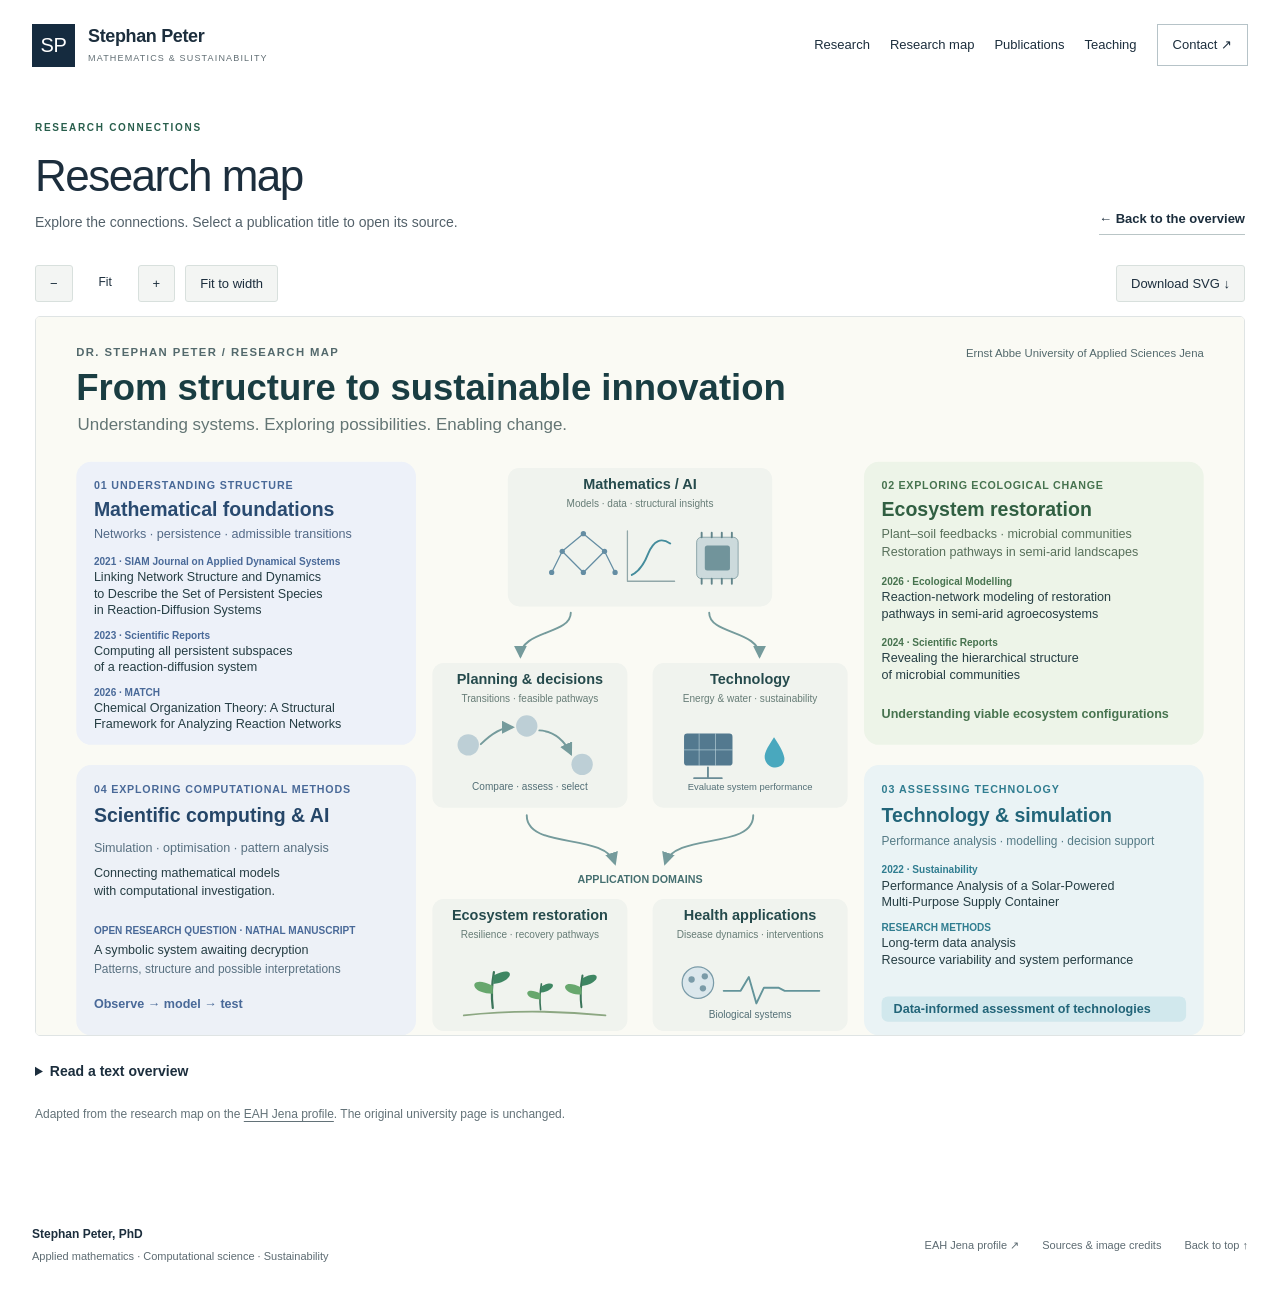
==== research-map.html @ 1068e824 "Publish redesigned research website with interactive research map" ====
<!doctype html><html lang="en"><head><meta charset="utf-8"><meta name="viewport" content="width=device-width,initial-scale=1"><meta name="theme-color" content="#152b3f"><title>Research map — Stephan Peter</title><meta name="description" content="Stephan Peter's research in complex systems, scientific computing and sustainability. Explore publications, research connections and the Nathal Energy simulation."><link rel="icon" href="assets/favicon.svg" type="image/svg+xml"><link rel="stylesheet" href="style.css"><script src="script.js" defer></script></head><body><a class="skip" href="#main">Skip to content</a><header class="site-header"><a class="brand" href="index.html" aria-label="Stephan Peter home"><span class="monogram">SP</span><span>Stephan Peter<span class="brand-sub">MATHEMATICS & SUSTAINABILITY</span></span></a><button class="menu-toggle" aria-controls="navigation" aria-expanded="false">Menu <span aria-hidden="true">☰</span></button><nav id="navigation" aria-label="Main navigation"><a href="index.html#research">Research</a><a href="index.html#research-map">Research map</a><a href="index.html#publications">Publications</a><a href="index.html#teaching">Teaching</a><a href="index.html#contact" class="nav-contact">Contact <span aria-hidden="true">↗</span></a></nav></header><main id="main" class="map-page"><div class="section-heading"><div><p class="eyebrow">RESEARCH CONNECTIONS</p><h1>Research map</h1><p>Explore the connections. Select a publication title to open its source.</p></div><a class="text-link" href="index.html#research-map">← Back to the overview</a></div><div class="map-toolbar"><button id="zoom-out" aria-label="Zoom out">−</button><output id="zoom-level" aria-live="polite">Fit</output><button id="zoom-in" aria-label="Zoom in">+</button><button id="zoom-fit">Fit to width</button><a href="assets/research-map.svg" download>Download SVG ↓</a></div><div class="map-scroll" tabindex="0" aria-label="Research map; scroll to explore when enlarged"><div id="map-canvas"><svg xmlns="http://www.w3.org/2000/svg" viewBox="0 0 1920 1440" width="100%" height="auto" role="group" aria-labelledby="map-title map-desc">
  <title id="map-title">From structure to sustainable innovation — Research map of Dr. Stephan Peter</title>
  <desc id="map-desc">Research connections between mathematical foundations, ecosystem restoration, technology assessment and scientific computing. Systems biology and AI are cross-cutting applications. Publication titles link to their sources. Adapted for the personal website.</desc>
  <style>text{font-family:'Segoe UI',Arial,sans-serif}a{cursor:pointer}a:hover text{fill:#0C7586;text-decoration:underline}a:focus{outline:3px solid #0C7586}.field{transition:opacity .2s}.muted{opacity:.2}</style>
  <rect x="0" y="0" width="1920" height="1440" rx="0" fill="#FAFAF4" stroke="none" />
  <text x="64" y="62" font-size="18" fill="#53696C" font-weight="600" text-anchor="start" letter-spacing="2.2">DR. STEPHAN PETER  /  RESEARCH MAP</text>
  <text x="64" y="132" font-size="58" fill="#193D42" font-weight="650" text-anchor="start">From structure to sustainable innovation</text>
  <text x="66" y="180" font-size="27" fill="#637574" font-weight="400" text-anchor="start">Understanding systems. Exploring possibilities. Enabling change.</text>
  <text x="1856" y="63" font-size="18" fill="#53696C" font-weight="400" text-anchor="end">Ernst Abbe University of Applied Sciences Jena</text>
  <defs>
    <marker id="arrow" viewBox="0 0 10 10" refX="8" refY="5" markerWidth="7" markerHeight="7" orient="auto-start-reverse">
      <path d="M0 0 L10 5 L0 10 Z" fill="#759B9C" />
    </marker>
  </defs>
  <rect x="750" y="240" width="420" height="220" rx="18" fill="#F0F3EE" stroke="none" />
  <text x="960.0" y="274" font-size="23" fill="#254A4C" font-weight="650" text-anchor="middle">Mathematics / AI</text>
  <text x="960.0" y="302" font-size="16" fill="#667C76" font-weight="400" text-anchor="middle">Models · data · structural insights</text>
  <path d="M 870.0,344.4 L 836.4,372.4" fill="none" stroke="#648DA3" stroke-width="2" stroke-linecap="round" stroke-linejoin="round" />
  <path d="M 870.0,344.4 L 903.6,372.4" fill="none" stroke="#648DA3" stroke-width="2" stroke-linecap="round" stroke-linejoin="round" />
  <path d="M 836.4,372.4 L 819.6,406.0" fill="none" stroke="#648DA3" stroke-width="2" stroke-linecap="round" stroke-linejoin="round" />
  <path d="M 836.4,372.4 L 870.0,406.0" fill="none" stroke="#648DA3" stroke-width="2" stroke-linecap="round" stroke-linejoin="round" />
  <path d="M 903.6,372.4 L 870.0,406.0" fill="none" stroke="#648DA3" stroke-width="2" stroke-linecap="round" stroke-linejoin="round" />
  <path d="M 903.6,372.4 L 920.4,406.0" fill="none" stroke="#648DA3" stroke-width="2" stroke-linecap="round" stroke-linejoin="round" />
  <circle cx="870.0" cy="344.4" r="4.199999999999999" fill="#648DA3" stroke="none" stroke-width="2" />
  <circle cx="836.4" cy="372.4" r="4.199999999999999" fill="#648DA3" stroke="none" stroke-width="2" />
  <circle cx="903.6" cy="372.4" r="4.199999999999999" fill="#648DA3" stroke="none" stroke-width="2" />
  <circle cx="819.6" cy="406.0" r="4.199999999999999" fill="#648DA3" stroke="none" stroke-width="2" />
  <circle cx="870.0" cy="406.0" r="4.199999999999999" fill="#648DA3" stroke="none" stroke-width="2" />
  <circle cx="920.4" cy="406.0" r="4.199999999999999" fill="#648DA3" stroke="none" stroke-width="2" />
  <path d="M940 420 L940 340 M940 420 L1015 420" fill="none" stroke="#91A7A9" stroke-width="2" stroke-linecap="round" stroke-linejoin="round" />
  <path d="M947 410 Q963 402 973 376 Q986 345 1008 360" fill="none" stroke="#448C9C" stroke-width="3" stroke-linecap="round" stroke-linejoin="round" />
  <rect x="1050" y="350" width="66" height="66" rx="8" fill="#CCDADC" stroke="#62858B" />
  <rect x="1063" y="363" width="40" height="40" rx="4" fill="#71949B" stroke="none" />
  <path d="M1058 343 L1058 350 M1058 416 L1058 424" fill="none" stroke="#62858B" stroke-width="3" stroke-linecap="round" stroke-linejoin="round" />
  <path d="M1074 343 L1074 350 M1074 416 L1074 424" fill="none" stroke="#62858B" stroke-width="3" stroke-linecap="round" stroke-linejoin="round" />
  <path d="M1090 343 L1090 350 M1090 416 L1090 424" fill="none" stroke="#62858B" stroke-width="3" stroke-linecap="round" stroke-linejoin="round" />
  <path d="M1106 343 L1106 350 M1106 416 L1106 424" fill="none" stroke="#62858B" stroke-width="3" stroke-linecap="round" stroke-linejoin="round" />
  <path d="M850 470 C850 505 770 498 770 539" fill="none" stroke="#759B9C" stroke-width="3" stroke-linecap="round" stroke-linejoin="round" marker-end="url(#arrow)" />
  <path d="M1070 470 C1070 505 1150 498 1150 539" fill="none" stroke="#759B9C" stroke-width="3" stroke-linecap="round" stroke-linejoin="round" marker-end="url(#arrow)" />
  <rect x="630" y="550" width="310" height="230" rx="18" fill="#F0F3EE" stroke="none" />
  <text x="785.0" y="584" font-size="23" fill="#254A4C" font-weight="650" text-anchor="middle">Planning &amp; decisions</text>
  <text x="785.0" y="612" font-size="16" fill="#667C76" font-weight="400" text-anchor="middle">Transitions · feasible pathways</text>
  <rect x="980" y="550" width="310" height="230" rx="18" fill="#F0F3EE" stroke="none" />
  <text x="1135.0" y="584" font-size="23" fill="#254A4C" font-weight="650" text-anchor="middle">Technology</text>
  <text x="1135.0" y="612" font-size="16" fill="#667C76" font-weight="400" text-anchor="middle">Energy &amp; water · sustainability</text>
  <circle cx="687" cy="680" r="17" fill="#BDCFD6" stroke="none" stroke-width="2" />
  <circle cx="780" cy="650" r="17" fill="#BDCFD6" stroke="none" stroke-width="2" />
  <circle cx="868" cy="711" r="17" fill="#BDCFD6" stroke="none" stroke-width="2" />
  <path d="M707 679 Q734 652 757 652" fill="none" stroke="#759B9C" stroke-width="3" stroke-linecap="round" stroke-linejoin="round" marker-end="url(#arrow)" />
  <path d="M800 657 Q833 659 850 694" fill="none" stroke="#759B9C" stroke-width="3" stroke-linecap="round" stroke-linejoin="round" marker-end="url(#arrow)" />
  <text x="785" y="751" font-size="16" fill="#536F76" font-weight="400" text-anchor="middle">Compare · assess · select</text>
  <rect x="1030" y="662" width="77" height="51" rx="5" fill="#53798F" stroke="none" />
  <path d="M1054 662 L1054 713" fill="none" stroke="#BCD4DD" stroke-width="1" stroke-linecap="round" stroke-linejoin="round" />
  <path d="M1080 662 L1080 713" fill="none" stroke="#BCD4DD" stroke-width="1" stroke-linecap="round" stroke-linejoin="round" />
  <path d="M1030 688 L1107 688" fill="none" stroke="#BCD4DD" stroke-width="1" stroke-linecap="round" stroke-linejoin="round" />
  <path d="M1068 716 L1068 733 M1046 733 L1090 733" fill="none" stroke="#6A8C96" stroke-width="3" stroke-linecap="round" stroke-linejoin="round" />
  <path d="M1173,668.0 C1162.5,684.5 1155.0,695 1159.5,705.5 C1167.0,722.0 1191.0,717.5 1189.5,701.0 C1188.0,690.5 1179.0,677.0 1173,668.0" fill="#49A8BE" stroke="none" stroke-width="0" stroke-linecap="round" stroke-linejoin="round" />
  <text x="1135" y="751" font-size="15" fill="#536F76" font-weight="400" text-anchor="middle">Evaluate system performance</text>
  <path d="M780 792 C780 847 904 819 920 868" fill="none" stroke="#759B9C" stroke-width="3" stroke-linecap="round" stroke-linejoin="round" marker-end="url(#arrow)" />
  <path d="M1140 792 C1140 847 1016 819 1000 868" fill="none" stroke="#759B9C" stroke-width="3" stroke-linecap="round" stroke-linejoin="round" marker-end="url(#arrow)" />
  <text x="960" y="900" font-size="17" fill="#456F70" font-weight="650" text-anchor="middle">APPLICATION DOMAINS</text>
  <rect x="630" y="925" width="310" height="210" rx="18" fill="#F0F3EE" stroke="none" />
  <text x="785.0" y="959" font-size="23" fill="#254A4C" font-weight="650" text-anchor="middle">Ecosystem restoration</text>
  <text x="785.0" y="987" font-size="16" fill="#667C76" font-weight="400" text-anchor="middle">Resilience · recovery pathways</text>
  <rect x="980" y="925" width="310" height="210" rx="18" fill="#F0F3EE" stroke="none" />
  <text x="1135.0" y="959" font-size="23" fill="#254A4C" font-weight="650" text-anchor="middle">Health applications</text>
  <text x="1135.0" y="987" font-size="16" fill="#667C76" font-weight="400" text-anchor="middle">Disease dynamics · interventions</text>
  <path d="M726,1098 Q722.4,1071.0 727.8,1041.3" fill="none" stroke="#3A7459" stroke-width="3.6" stroke-linecap="round" stroke-linejoin="round" />
  <path d="M726,1075.5 C685.5,1075.5 688.2,1043.1 726,1062.9" fill="#67A76D" stroke="none" stroke-width="0" stroke-linecap="round" stroke-linejoin="round" />
  <path d="M726.9,1060.2 C762.0,1055.7 762.0,1027.8 726.9,1046.7" fill="#3E8662" stroke="none" stroke-width="0" stroke-linecap="round" stroke-linejoin="round" />
  <path d="M802,1101 Q799.4,1081.5 803.3,1060.05" fill="none" stroke="#3A7459" stroke-width="2.6" stroke-linecap="round" stroke-linejoin="round" />
  <path d="M802,1084.75 C772.75,1084.75 774.7,1061.35 802,1075.65" fill="#67A76D" stroke="none" stroke-width="0" stroke-linecap="round" stroke-linejoin="round" />
  <path d="M802.65,1073.7 C828.0,1070.45 828.0,1050.3 802.65,1063.95" fill="#3E8662" stroke="none" stroke-width="0" stroke-linecap="round" stroke-linejoin="round" />
  <path d="M867,1097 Q863.8,1073.0 868.6,1046.6" fill="none" stroke="#3A7459" stroke-width="3.2" stroke-linecap="round" stroke-linejoin="round" />
  <path d="M867,1077.0 C831.0,1077.0 833.4,1048.2 867,1065.8" fill="#67A76D" stroke="none" stroke-width="0" stroke-linecap="round" stroke-linejoin="round" />
  <path d="M867.8,1063.4 C899.0,1059.4 899.0,1034.6 867.8,1051.4" fill="#3E8662" stroke="none" stroke-width="0" stroke-linecap="round" stroke-linejoin="round" />
  <path d="M680 1110 Q785 1098 905 1110" fill="none" stroke="#8CA782" stroke-width="3" stroke-linecap="round" stroke-linejoin="round" />
  <circle cx="1052" cy="1058" r="25" fill="#DBE7EC" stroke="#7A9BA8" stroke-width="2" />
  <circle cx="1042" cy="1053" r="5" fill="#7A9BA8" stroke="none" stroke-width="2" />
  <circle cx="1060" cy="1067" r="5" fill="#7A9BA8" stroke="none" stroke-width="2" />
  <circle cx="1063" cy="1048" r="5" fill="#7A9BA8" stroke="none" stroke-width="2" />
  <path d="M1093 1071 L1120 1071 L1133 1049 L1145 1091 L1157 1066 L1180 1066 L1190 1071 L1245 1071" fill="none" stroke="#63949A" stroke-width="3" stroke-linecap="round" stroke-linejoin="round" />
  <text x="1135" y="1114" font-size="16" fill="#536F76" font-weight="400" text-anchor="middle">Biological systems</text>
  <g id="foundation" class="field">
    <rect x="64" y="230" width="540" height="450" rx="24" fill="#EDF1F9" stroke="none" />
    <text x="92" y="273" font-size="17" fill="#496998" font-weight="700" text-anchor="start" letter-spacing="1.4">01  UNDERSTANDING STRUCTURE</text>
    <text x="92" y="316" font-size="31" fill="#294A70" font-weight="650" text-anchor="start">Mathematical foundations</text>
    <text x="92" y="352" font-size="20" fill="#536A87" font-weight="400" text-anchor="start">Networks · persistence · admissible transitions</text>
    <a rel="noopener noreferrer" aria-label="Linking Network Structure and Dynamics to Describe the Set of Persistent Species in Reaction-Diffusion Systems" href="https://doi.org/10.1137/21M1396708" target="_blank">
      <title>Linking Network Structure and Dynamics to Describe the Set of Persistent Species in Reaction-Diffusion Systems | 2021 · SIAM Journal on Applied Dynamical Systems</title>
      <text x="92" y="394" font-size="16" fill="#496998" font-weight="600" text-anchor="start">2021 · SIAM Journal on Applied Dynamical Systems</text>
      <text x="92" y="420" font-size="20" fill="#253D43" font-weight="500" text-anchor="start">Linking Network Structure and Dynamics</text>
      <text x="92" y="446" font-size="20" fill="#253D43" font-weight="500" text-anchor="start">to Describe the Set of Persistent Species</text>
      <text x="92" y="472" font-size="20" fill="#253D43" font-weight="500" text-anchor="start">in Reaction-Diffusion Systems</text>
    </a>
    <a rel="noopener noreferrer" aria-label="Computing all persistent subspaces of a reaction-diffusion system" href="https://doi.org/10.1038/s41598-023-44244-x" target="_blank">
      <title>Computing all persistent subspaces of a reaction-diffusion system | 2023 · Scientific Reports</title>
      <text x="92" y="511" font-size="16" fill="#496998" font-weight="600" text-anchor="start">2023 · Scientific Reports</text>
      <text x="92" y="537" font-size="20" fill="#253D43" font-weight="500" text-anchor="start">Computing all persistent subspaces</text>
      <text x="92" y="563" font-size="20" fill="#253D43" font-weight="500" text-anchor="start">of a reaction-diffusion system</text>
    </a>
    <a rel="noopener noreferrer" aria-label="Chemical Organization Theory: A Structural Framework for Analyzing Reaction Networks" href="https://doi.org/10.46793/match.96-3.03426" target="_blank">
      <title>Chemical Organization Theory: A Structural Framework for Analyzing Reaction Networks | 2026 · MATCH</title>
      <text x="92" y="602" font-size="16" fill="#496998" font-weight="600" text-anchor="start">2026 · MATCH</text>
      <text x="92" y="628" font-size="20" fill="#253D43" font-weight="500" text-anchor="start">Chemical Organization Theory: A Structural</text>
      <text x="92" y="654" font-size="20" fill="#253D43" font-weight="500" text-anchor="start">Framework for Analyzing Reaction Networks</text>
    </a>
  </g>
  <g id="ecology" class="field">
    <rect x="1316" y="230" width="540" height="450" rx="24" fill="#EDF4E8" stroke="none" />
    <text x="1344" y="273" font-size="17" fill="#47734F" font-weight="700" text-anchor="start" letter-spacing="1.1">02  EXPLORING ECOLOGICAL CHANGE</text>
    <text x="1344" y="316" font-size="31" fill="#315F42" font-weight="650" text-anchor="start">Ecosystem restoration</text>
    <text x="1344" y="352" font-size="20" fill="#58705B" font-weight="400" text-anchor="start">Plant–soil feedbacks · microbial communities</text>
    <text x="1344" y="380" font-size="20" fill="#58705B" font-weight="400" text-anchor="start">Restoration pathways in semi-arid landscapes</text>
    <a rel="noopener noreferrer" aria-label="Reaction-network modeling of restoration pathways in semi-arid agroecosystems" href="https://doi.org/10.1016/j.ecolmodel.2026.111685" target="_blank">
      <title>Reaction-network modeling of restoration pathways in semi-arid agroecosystems | 2026 · Ecological Modelling</title>
      <text x="1344" y="426" font-size="16" fill="#47734F" font-weight="600" text-anchor="start">2026 · Ecological Modelling</text>
      <text x="1344" y="452" font-size="20" fill="#253D43" font-weight="500" text-anchor="start">Reaction-network modeling of restoration</text>
      <text x="1344" y="478" font-size="20" fill="#253D43" font-weight="500" text-anchor="start">pathways in semi-arid agroecosystems</text>
    </a>
    <a rel="noopener noreferrer" aria-label="Revealing the hierarchical structure of microbial communities" href="https://doi.org/10.1038/s41598-024-61836-3" target="_blank">
      <title>Revealing the hierarchical structure of microbial communities | 2024 · Scientific Reports</title>
      <text x="1344" y="523" font-size="16" fill="#47734F" font-weight="600" text-anchor="start">2024 · Scientific Reports</text>
      <text x="1344" y="549" font-size="20" fill="#253D43" font-weight="500" text-anchor="start">Revealing the hierarchical structure</text>
      <text x="1344" y="575" font-size="20" fill="#253D43" font-weight="500" text-anchor="start">of microbial communities</text>
    </a>
    <text x="1344" y="637" font-size="20" fill="#47734F" font-weight="600" text-anchor="start">Understanding viable ecosystem configurations</text>
  </g>
  <g id="computing" class="field">
<rect x="64" y="712" width="540" height="430" rx="24" fill="#EDF1F7" />
<text x="92" y="756" font-size="17" fill="#496998" font-weight="700" letter-spacing="1.3">04  EXPLORING COMPUTATIONAL METHODS</text>
<text x="92" y="802" font-size="31" fill="#254668" font-weight="650">Scientific computing &amp; AI</text>
<text x="92" y="850" font-size="20" fill="#587080">Simulation · optimisation · pattern analysis</text>
<text x="92" y="890" font-size="20" fill="#253D43">Connecting mathematical models</text>
<text x="92" y="918" font-size="20" fill="#253D43">with computational investigation.</text>
<a href="https://doi.org/10.13140/RG.2.2.14390.41284" target="_blank" rel="noopener noreferrer" aria-label="Nathal manuscript: open research question">
<text x="92" y="980" font-size="16" fill="#496998" font-weight="600">OPEN RESEARCH QUESTION · NATHAL MANUSCRIPT</text>
<text x="92" y="1012" font-size="20" fill="#253D43">A symbolic system awaiting decryption</text>
<text x="92" y="1042" font-size="19" fill="#587080">Patterns, structure and possible interpretations</text></a>
<text x="92" y="1098" font-size="20" fill="#496998" font-weight="600">Observe → model → test</text></g><g id="technology" class="field">
    <rect x="1316" y="712" width="540" height="430" rx="24" fill="#EAF3F5" stroke="none" />
    <text x="1344" y="756" font-size="17" fill="#307D90" font-weight="700" text-anchor="start" letter-spacing="1.6">03  ASSESSING TECHNOLOGY</text>
    <text x="1344" y="802" font-size="31" fill="#226579" font-weight="650" text-anchor="start">Technology &amp; simulation</text>
    <text x="1344" y="839" font-size="19" fill="#547A85" font-weight="400" text-anchor="start">Performance analysis · modelling · decision support</text>
    <a rel="noopener noreferrer" aria-label="Performance Analysis of a Solar-Powered Multi-Purpose Supply Container" href="https://doi.org/10.3390/su14095525" target="_blank">
      <title>Performance Analysis of a Solar-Powered Multi-Purpose Supply Container | 2022 · Sustainability</title>
      <text x="1344" y="884" font-size="16" fill="#307D90" font-weight="600" text-anchor="start">2022 · Sustainability</text>
      <text x="1344" y="910" font-size="20" fill="#253D43" font-weight="500" text-anchor="start">Performance Analysis of a Solar-Powered</text>
      <text x="1344" y="936" font-size="20" fill="#253D43" font-weight="500" text-anchor="start">Multi-Purpose Supply Container</text>
    </a>
    <text x="1344" y="976" font-size="16" fill="#307D90" font-weight="600" text-anchor="start">RESEARCH METHODS</text>
    <text x="1344" y="1002" font-size="20" fill="#253D43" font-weight="500" text-anchor="start">Long-term data analysis</text>
    <text x="1344" y="1028" font-size="20" fill="#253D43" font-weight="500" text-anchor="start">Resource variability and system performance</text>
    <rect x="1344" y="1080" width="484" height="40" rx="10" fill="#D1E8ED" stroke="none" />
    <text x="1363" y="1107" font-size="20" fill="#226579" font-weight="600" text-anchor="start">Data-informed assessment of technologies</text>
  </g>
  <text x="64" y="1188" font-size="16" fill="#6B756D" font-weight="700" text-anchor="start" letter-spacing="1.8">CROSS-CUTTING APPLICATIONS</text>
  <g id="biology" class="field">
    <rect x="64" y="1208" width="880" height="180" rx="20" fill="#EFF0E9" stroke="none" />
    <text x="92" y="1246" font-size="27" fill="#3C5852" font-weight="650" text-anchor="start">Systems biology</text>
    <text x="92" y="1278" font-size="19" fill="#50655E" font-weight="400" text-anchor="start">Virus dynamics · cell cycles · biological networks</text>
    <a rel="noopener noreferrer" aria-label="Cell Cycle Complexity: Exploring the Structure of Persistent Subsystems in 414 Models" href="https://doi.org/10.3390/biomedicines12102334" target="_blank">
      <title>Cell Cycle Complexity: Exploring the Structure of Persistent Subsystems in 414 Models | 2024 · Biomedicines</title>
      <text x="92" y="1311" font-size="16" fill="#62766B" font-weight="600" text-anchor="start">2024 · Biomedicines</text>
      <text x="92" y="1337" font-size="20" fill="#253D43" font-weight="500" text-anchor="start">Cell Cycle Complexity: Exploring the Structure</text>
      <text x="92" y="1363" font-size="20" fill="#253D43" font-weight="500" text-anchor="start">of Persistent Subsystems in 414 Models</text>
    </a>
  </g>
  <g id="ai" class="field">
    <rect x="968" y="1208" width="888" height="180" rx="20" fill="#EEF0F5" stroke="none" />
    <text x="996" y="1246" font-size="27" fill="#4B5877" font-weight="650" text-anchor="start">Artificial intelligence</text>
    <text x="996" y="1278" font-size="19" fill="#62708B" font-weight="400" text-anchor="start">Scientific text · formula analysis</text>
    <a rel="noopener noreferrer" aria-label="AdaGram in Python: An AI Framework for Multi-Sense Embedding in Text and Scientific Formulas" href="https://doi.org/10.3390/math13142241" target="_blank">
      <title>AdaGram in Python: An AI Framework for Multi-Sense Embedding in Text and Scientific Formulas | 2025 · Mathematics</title>
      <text x="996" y="1311" font-size="16" fill="#62708B" font-weight="600" text-anchor="start">2025 · Mathematics</text>
      <text x="996" y="1337" font-size="20" fill="#253D43" font-weight="500" text-anchor="start">AdaGram in Python: An AI Framework for Multi-Sense</text>
      <text x="996" y="1363" font-size="20" fill="#253D43" font-weight="500" text-anchor="start">Embedding in Text and Scientific Formulas</text>
    </a>
  </g>
  <text x="64" y="1420" font-size="16" fill="#788680" font-weight="400" text-anchor="start">Selected research · click publication titles to explore · November 2026</text>
  <text x="1856" y="1420" font-size="16" fill="#788680" font-weight="400" text-anchor="end">Connecting insight, innovation and sustainability</text>
</svg></div></div><details class="map-transcript"><summary>Read a text overview</summary><div class="map-summary"><p><strong>Mathematical foundations</strong><br> Reaction networks, persistence and admissible transitions describe the structure of complex systems.</p><p><strong>Ecosystem restoration</strong><br> Plant–soil interactions and microbial communities connect network structure to restoration pathways.</p><p><strong>Technology and simulation</strong><br> Models and long-term data support the assessment of solar-powered energy and water systems.</p><p><strong>Scientific computing and AI</strong><br> Computational methods connect simulation, scientific language and the investigation of symbolic patterns.</p><p><strong>Systems biology</strong><br> Applications include virus dynamics, cell cycles and biological reaction networks.</p></div></details><p class="publication-note">Adapted from the research map on the <a href="https://www.eah-jena.de/gw/fachbereich/lehrkraefte-fuer-besondere-aufgaben/stephan-peter">EAH Jena profile</a>. The original university page is unchanged.</p></main><footer class="footer"><div><strong>Stephan Peter, PhD</strong><span>Applied mathematics · Computational science · Sustainability</span></div><div><a href="https://www.eah-jena.de/gw/fachbereich/lehrkraefte-fuer-besondere-aufgaben/stephan-peter">EAH Jena profile ↗</a><a href="sources.html">Sources & image credits</a><a href="#main">Back to top ↑</a></div></footer></body></html>
---- style.css ----
/* Original layout created for this draft. No external fonts or libraries. */
:root{--navy:#152b3f;--ink:#1c2e3d;--muted:#53616a;--green:#285e4c;--paper:#fff;--cream:#f6f5ef;--line:#dfe4e4;--teal:#8dbab3;--max:1240px}*{box-sizing:border-box}html{scroll-behavior:smooth;scroll-padding-top:104px}body{margin:0;background:var(--paper);font-family:Arial,Helvetica,sans-serif;color:var(--ink);line-height:1.65;font-size:16px}a{color:inherit;text-decoration:none}a:hover{text-decoration:underline;text-underline-offset:5px}button{font:inherit;cursor:pointer}img{max-width:100%;display:block}button,a{-webkit-tap-highlight-color:transparent}a:focus-visible,button:focus-visible,summary:focus-visible,[tabindex]:focus-visible{outline:3px solid #bf7725;outline-offset:5px}h1,h2,h3,p{margin-top:0}h1,h2,h3{line-height:1.18;letter-spacing:-.035em}h2{font-size:clamp(28px,3.1vw,38px);font-weight:500;margin-bottom:0}h3{font-size:24px;font-weight:600}p{margin-bottom:18px}button{border-radius:0}[hidden]{display:none!important}.skip{position:absolute;left:20px;top:-80px;z-index:100;background:white;padding:12px}.skip:focus{top:12px}.site-header{max-width:var(--max);margin:auto;min-height:105px;display:flex;align-items:center;justify-content:space-between;gap:25px;padding:20px 0}.brand{display:flex;align-items:center;gap:13px;font-size:18px;font-weight:600;letter-spacing:-.02em;line-height:1.2}.brand:hover{text-decoration:none}.monogram{display:grid;place-items:center;width:43px;height:43px;background:var(--navy);color:white;font-size:20px;font-weight:400}.brand-sub{display:block;font-size:9px;font-weight:500;letter-spacing:.13em;margin-top:6px;color:#606d73}.site-header nav{display:flex;align-items:center;gap:27px;font-size:13px}.nav-contact{padding:9px 15px;border:1px solid #b6c3c8}.menu-toggle{display:none}.hero{max-width:var(--max);margin:0 auto;background:var(--navy);color:white;position:relative;display:grid;grid-template-columns:1fr 300px;padding:48px 48px 45px;overflow:hidden;border-radius:7px}.eyebrow{font-size:10px;letter-spacing:.17em;font-weight:700;color:var(--green);margin-bottom:15px}.eyebrow.light{color:#b3cfca}.hero h1{font-size:clamp(40px,4.6vw,60px);letter-spacing:-.045em;font-weight:500;margin-bottom:15px}.degree{font-size:.72em;font-weight:400;color:#d7e2e6}.hero-fields{font-size:15px;color:#d7e2e6;margin-bottom:24px}.hero-fields span{padding:0 5px;color:#91b6b1}.hero-copy{font-size:17px;line-height:1.6;color:#d7e2e6;margin-bottom:29px}.hero-links{display:flex;align-items:center;gap:28px}.button{display:inline-flex;align-items:center;justify-content:space-between;gap:25px;padding:12px 18px;font-size:13px;font-weight:600;line-height:1.3;border-radius:3px;transition:background .2s,transform .2s}.button:hover{text-decoration:none;transform:translateY(-2px)}.cream{background:#f2f1e9;color:var(--navy)}.cream:hover{background:#fff}.green{background:var(--green);color:white}.green:hover{background:#1c493a}.text-link{font-size:13px;font-weight:600;border-bottom:1px solid #b9c5c6;padding-bottom:4px;white-space:normal;align-self:flex-end}.text-link:hover{text-decoration:none;border-color:var(--ink)}.light-link{color:#e8eded;border-color:#69828e}.hero-art{align-self:center;color:#9bc1bb;opacity:.65;text-align:center;position:relative}.hero-art svg{width:100%;display:block}.hero-art span{font-size:8px;letter-spacing:.2em}.section,.map-section{max-width:var(--max);margin:0 auto;padding:59px 0}.section-heading{display:flex;align-items:flex-end;justify-content:space-between;gap:35px;margin-bottom:30px}.section-heading p:not(.eyebrow){font-size:14px;color:var(--muted);margin:0}.section-heading .eyebrow{margin-bottom:13px}.research-grid{display:grid;grid-template-columns:repeat(3,minmax(0,1fr));gap:26px}.research-card{border:1px solid var(--line);border-radius:6px;overflow:hidden;display:flex;flex-direction:column;background:white}.card-image{position:relative;overflow:hidden;aspect-ratio:1.7;background:var(--navy)}.card-image img{width:100%;height:100%;object-fit:cover;transition:transform .4s}.research-card:hover .card-image img{transform:scale(1.025)}.image-index{position:absolute;top:14px;left:15px;font-size:9px;font-weight:700;letter-spacing:.13em;color:white;background:#14293ede;padding:4px 8px;border-radius:2px}.image-note{position:absolute;bottom:8px;right:10px;color:white;background:#14293ebd;padding:2px 6px;font-size:9px}.card-content{padding:25px 23px 24px;display:flex;flex-direction:column;flex:1}.card-content h3{font-size:24px;margin-bottom:15px}.card-content p{font-size:14px;line-height:1.75;color:var(--muted);margin-bottom:17px}.topics{padding:0;margin:0 0 25px;list-style:none;color:#3e535b;font-size:12px;line-height:1.9}.topics li:before{content:'—';color:#7d9f98;margin-right:8px}.card-link{font-size:12px;font-weight:600;color:var(--green);margin-top:auto;display:inline-block}.project-actions{margin-top:auto;display:flex;align-items:flex-start;gap:13px;flex-direction:column}.project-actions .button{font-size:12px;padding:11px 13px;gap:12px}.manuscript{display:grid;grid-template-columns:48px 1fr 245px;gap:24px;margin-top:25px;padding:28px;background:#f3f5f6;border:1px solid #e4e8ea;border-radius:5px;align-items:center}.manuscript-symbol{font-size:50px;color:#739299;line-height:1}.manuscript .eyebrow{font-size:9px;margin-bottom:8px;color:#526c7a}.manuscript h3{font-size:21px;margin-bottom:8px}.manuscript p:not(.eyebrow){font-size:13px;line-height:1.7;color:var(--muted);margin:0}.manuscript-links{display:flex;flex-direction:column;gap:12px;font-size:12px;font-weight:600;color:var(--green)}.map-section{border-top:1px solid var(--line);border-bottom:1px solid var(--line)}.section-intro{font-size:15px;color:var(--muted);max-width:710px;margin-top:-7px;margin-bottom:27px}.map-preview{display:block;position:relative;background:#fafaf4;border:1px solid #dce2db;border-radius:6px;overflow:hidden}.map-preview img{width:100%;height:auto}.map-open{position:absolute;bottom:24px;right:24px;background:var(--navy);color:white;font-size:12px;font-weight:600;padding:11px 18px;border-radius:3px;box-shadow:0 3px 12px #0002}.map-summary{display:grid;grid-template-columns:repeat(3,1fr);gap:28px;margin-top:23px}.map-summary p{font-size:13px;line-height:1.7;color:var(--muted);margin-bottom:0}.map-summary strong{display:block;color:var(--ink);font-size:14px}.filters{display:flex;gap:7px;flex-wrap:wrap;margin:28px 0 12px}.filters button{border:1px solid transparent;background:transparent;font-size:12px;padding:8px 14px;color:#4d6067;border-radius:3px}.filters button.active{background:#e8f0eb;color:#214a3b;border-color:#d5e3da}.filters button:hover{background:#eef1f1}.paper{display:grid;grid-template-columns:55px 1fr 100px;gap:20px;padding:24px 0;border-bottom:1px solid var(--line);align-items:start}.paper-year{font-size:13px;color:#52676e;padding-top:2px}.journal{font-size:10px;letter-spacing:.08em;text-transform:uppercase;color:#5d747c;margin-bottom:7px}.paper h3{font-size:19px;line-height:1.45;letter-spacing:-.015em;margin:0;font-weight:500}.external{padding-left:9px;color:#728e8e;font-size:15px}.paper-topic{font-size:10px;color:#50646a;border:1px solid #dce4e5;padding:3px 8px;justify-self:end;border-radius:3px}.publication-note{font-size:12px;color:#637278;margin-top:22px}.teaching{border-top:1px solid var(--line);display:grid;grid-template-columns:1fr 1.35fr;gap:80px}.teaching .large-copy{font-size:21px;color:var(--ink);line-height:1.5;margin-bottom:12px}.teaching p{font-size:14px;color:var(--muted)}.teaching-topics{display:flex;flex-wrap:wrap;gap:7px;margin:22px 0 26px}.teaching-topics span{background:#f3f4f1;border:1px solid #e5e8e0;padding:5px 10px;font-size:11px}.contact{max-width:var(--max);margin:0 auto 0;background:var(--navy);color:white;border-radius:7px;padding:45px 48px;display:flex;align-items:center;justify-content:space-between;gap:35px}.contact h2{font-size:39px;margin:0 0 17px}.contact p:not(.eyebrow){color:#d0dce1;font-size:15px;margin-bottom:0}.contact-actions{display:flex;flex-direction:column;align-items:flex-start;gap:13px}.contact-actions .button{min-width:225px}.contact-email{font-size:12px;color:#ccdce1}.contact-actions div{display:flex;gap:25px;font-size:12px;color:#d0dce1}.footer{max-width:var(--max);margin:auto;padding:32px 0 35px;display:flex;justify-content:space-between;gap:25px;font-size:11px;color:#5d6b72}.footer strong{display:block;font-size:12px;color:var(--ink);margin-bottom:2px}.footer>div:last-child{display:flex;gap:23px;align-items:center}.sr-only{position:absolute;width:1px;height:1px;padding:0;margin:-1px;overflow:hidden;clip:rect(0,0,0,0);white-space:nowrap;border:0}.map-page{max-width:1440px;margin:auto;padding:30px 35px 50px}.map-page h1,.sources-page h1{font-size:44px;font-weight:500;margin-bottom:10px}.map-toolbar{display:flex;align-items:center;gap:10px;margin:25px 0 14px}.map-toolbar button,.map-toolbar a{background:#f3f5f3;color:var(--ink);border:1px solid #d8e0dd;padding:7px 14px;font-size:13px;border-radius:3px}.map-toolbar output{min-width:45px;text-align:center;font-size:12px}.map-toolbar a{margin-left:auto}.map-scroll{overflow:auto;max-height:80vh;border:1px solid var(--line);background:#fafaf4;border-radius:5px}#map-canvas{width:100%}#map-canvas svg{display:block;width:100%;height:auto;max-width:none}.map-transcript{margin-top:24px}.map-transcript summary{cursor:pointer;font-weight:600;font-size:14px}.map-transcript .map-summary{grid-template-columns:repeat(2,1fr)}.sources-page{max-width:850px;margin:25px auto 60px;padding:0 25px}.sources-page h2{font-size:25px;margin-top:30px;margin-bottom:12px}.sources-page p,.sources-page li{font-size:15px;color:var(--muted)}.sources-page p a,.sources-page li a,.publication-note a{text-decoration:underline;text-underline-offset:3px}
@media(min-width:1550px){:root{--max:1320px}.hero{grid-template-columns:1fr 350px;padding:52px}.card-content{padding:28px}.card-content h3{font-size:26px}}
@media(max-width:1310px){.site-header,.section,.map-section,.footer{margin-left:32px;margin-right:32px}.hero,.contact{margin-left:32px;margin-right:32px}.hero{grid-template-columns:1fr 250px;padding:38px}.hero h1{font-size:50px}.research-grid{gap:20px}.card-content{padding:22px 19px}.card-content h3{font-size:22px}.manuscript{grid-template-columns:32px 1fr 230px;gap:18px}.site-header nav{gap:20px}}
@media(max-width:1000px){.hero{grid-template-columns:1fr 180px}.hero h1{font-size:43px}.hero-fields{font-size:13px}.hero-copy{font-size:15px}.hero-links{gap:20px}.hero-links .text-link{font-size:12px}.card-content h3{font-size:20px}.card-content p{font-size:13px}.card-content{padding:20px 15px}.topics{font-size:11px}.section-heading h2{font-size:30px}.manuscript{grid-template-columns:1fr 215px}.manuscript-symbol{display:none}.site-header nav{gap:16px;font-size:12px}.brand-sub{font-size:8px}.teaching{gap:40px}.footer{flex-direction:column}.image-index{font-size:8px;left:10px;top:10px}.contact{padding:35px}.section-heading>p{display:none}}
@media(max-width:760px){html{scroll-padding-top:20px}.site-header{min-height:85px;margin:0 20px;position:relative;flex-wrap:wrap;padding:19px 0;gap:15px}.brand{font-size:16px}.monogram{width:37px;height:37px;font-size:18px}.menu-toggle{display:block;background:none;border:1px solid #c9d3d4;padding:6px 10px;font-size:12px;color:var(--ink)}.menu-toggle span{margin-left:9px}.site-header nav{width:100%;flex-wrap:wrap;gap:15px 20px;padding:15px 0 2px;border-top:1px solid var(--line);display:none}.site-header nav.open{display:flex}.hero{margin:0 14px;display:block;padding:31px 25px 34px;border-radius:5px}.hero h1{font-size:40px}.hero .eyebrow{font-size:9px}.hero-fields{font-size:13px;line-height:1.8;max-width:330px;margin-bottom:17px}.hero-fields span{padding:0 2px}.hero-copy{font-size:15px;max-width:500px}.hero-art{display:none}.hero-links{gap:22px;flex-wrap:wrap}.hero-links .button{padding:11px 14px;font-size:12px}.desktop-break{display:none}.section,.map-section{margin:0 20px;padding:39px 0}.section-heading{align-items:flex-start;flex-direction:column;gap:16px;margin-bottom:24px}.section-heading h2{font-size:29px;line-height:1.2}.section-heading .text-link{align-self:flex-start}.research-grid{grid-template-columns:1fr;gap:22px}.card-image{aspect-ratio:1.85}.card-content{padding:24px}.card-content h3{font-size:25px}.card-content h3 br{display:none}.card-content p{font-size:15px}.topics{font-size:13px;margin-bottom:20px}.card-link{font-size:13px}.project-actions{flex-direction:row;align-items:center;gap:18px;flex-wrap:wrap}.project-actions .button{font-size:12px}.image-index{font-size:9px;left:14px;top:14px}.manuscript{padding:23px;display:block;margin-top:22px}.manuscript .eyebrow{font-size:8px;line-height:1.7}.manuscript h3{font-size:23px}.manuscript-links{margin-top:18px;font-size:13px}.map-summary{grid-template-columns:1fr;gap:15px}.map-preview{overflow:hidden}.map-open{bottom:10px;right:10px;font-size:10px;padding:7px 10px}.section-intro{font-size:14px}.paper{grid-template-columns:38px 1fr;gap:12px;padding:20px 0}.paper-topic{display:none}.paper h3{font-size:17px}.journal{font-size:9px}.filters{gap:4px;margin-top:5px}.filters button{font-size:11px;padding:7px 9px}.teaching{grid-template-columns:1fr;gap:25px}.teaching h2 br{display:none}.teaching .large-copy{font-size:20px}.contact{margin:0 14px;display:block;padding:30px 25px}.contact h2{font-size:34px}.contact-actions{margin-top:27px}.contact p:not(.eyebrow){font-size:14px}.footer{margin:0 20px;padding-top:26px;gap:19px}.footer>div:last-child{flex-wrap:wrap;gap:12px 20px}.map-page{padding:20px 16px 35px}.map-page h1,.sources-page h1{font-size:36px}.map-toolbar{flex-wrap:wrap;gap:7px}.map-toolbar button,.map-toolbar a{padding:6px 10px;font-size:12px}.map-toolbar a{margin-left:0}.map-transcript .map-summary{grid-template-columns:1fr}.map-scroll{max-height:70vh}.sources-page{padding:0 20px}.map-page .section-heading p{font-size:14px}}
@media(prefers-reduced-motion:reduce){html{scroll-behavior:auto}*,*:before,*:after{transition:none!important}}
@media print{.menu-toggle,.filters,.hero-art,.map-toolbar{display:none!important}.site-header,.hero,.section,.map-section,.contact,.footer{margin:0;padding:20px}.hero,.contact{background:white;color:#152b3f}.hero p,.contact p,.eyebrow.light{color:#29444f!important}.research-card,.paper{break-inside:avoid}.research-grid{grid-template-columns:repeat(3,1fr)}.map-scroll{max-height:none;overflow:visible}#map-canvas{width:100%!important}}

.hero{display:block}.hero-inner{max-width:1000px}

/* Compact masthead keeps the visual research overview close to the introduction. */
@media(min-width:761px){.hero{padding:29px 38px 30px}.hero h1{font-size:48px;margin-bottom:10px}.hero-fields{margin-bottom:16px}.hero-copy{margin-bottom:22px}.research{padding-top:38px}.site-header{min-height:90px}}
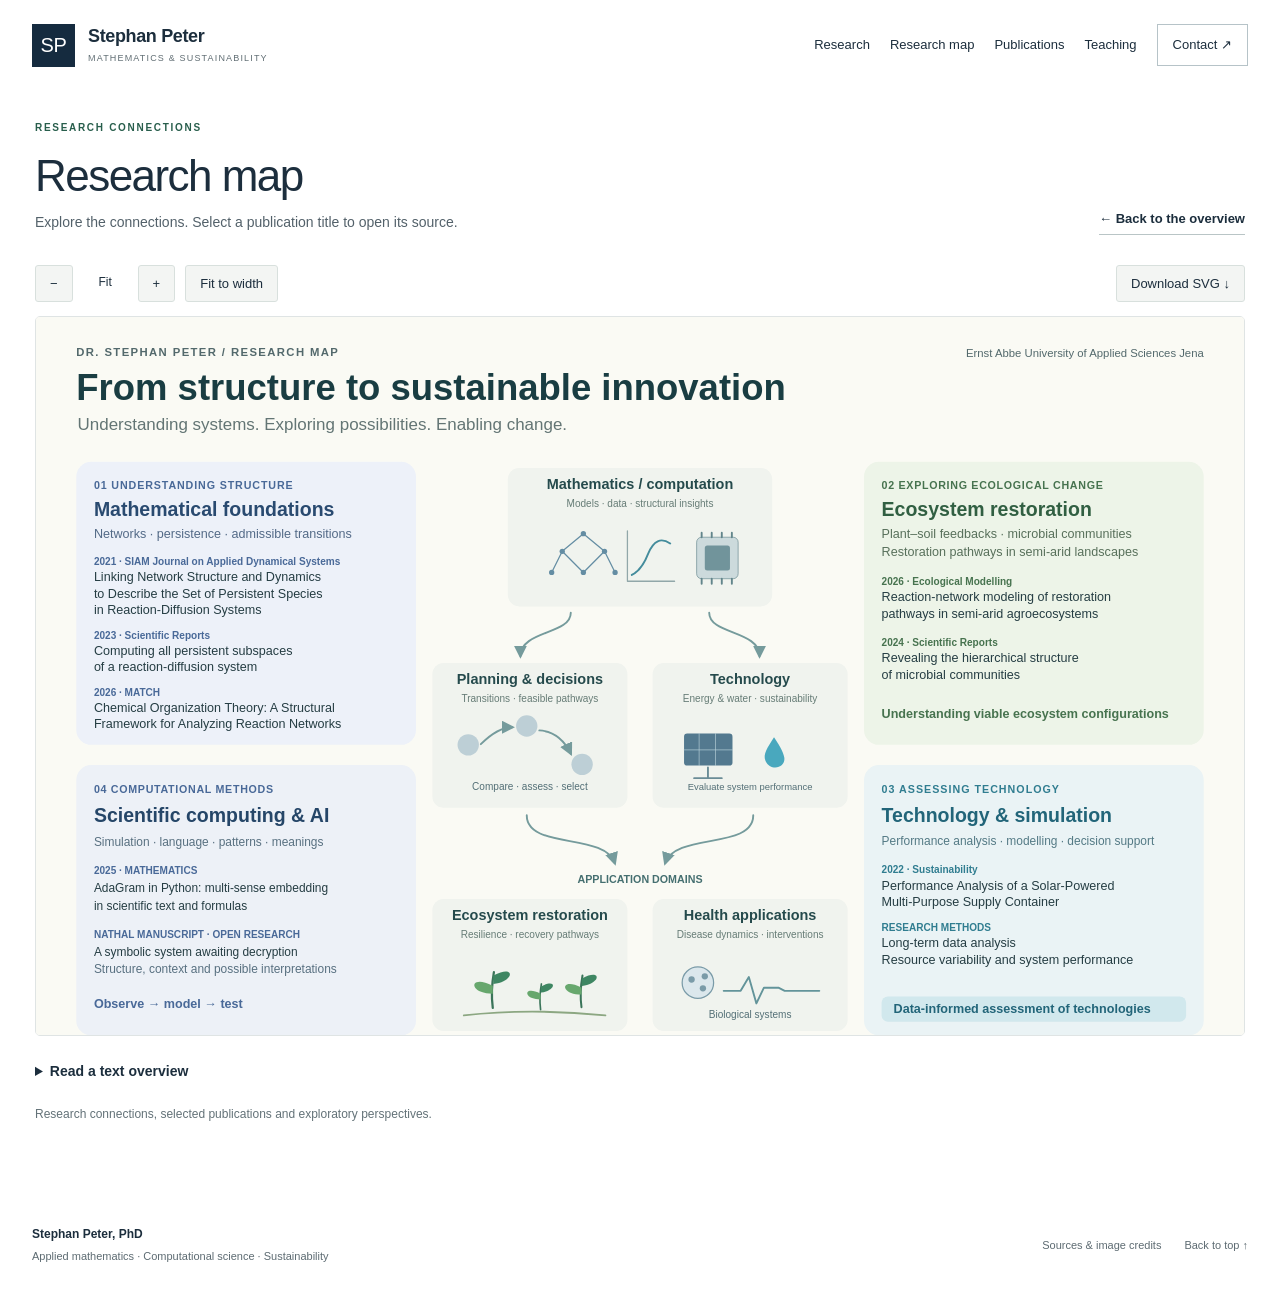
==== commit a3e2cf1d: "Publish full bibliography and revised academic profile" ====
--- a/research-map.html
+++ b/research-map.html
@@ -1,6 +1,6 @@
 <!doctype html><html lang="en"><head><meta charset="utf-8"><meta name="viewport" content="width=device-width,initial-scale=1"><meta name="theme-color" content="#152b3f"><title>Research map — Stephan Peter</title><meta name="description" content="Stephan Peter's research in complex systems, scientific computing and sustainability. Explore publications, research connections and the Nathal Energy simulation."><link rel="icon" href="assets/favicon.svg" type="image/svg+xml"><link rel="stylesheet" href="style.css"><script src="script.js" defer></script></head><body><a class="skip" href="#main">Skip to content</a><header class="site-header"><a class="brand" href="index.html" aria-label="Stephan Peter home"><span class="monogram">SP</span><span>Stephan Peter<span class="brand-sub">MATHEMATICS & SUSTAINABILITY</span></span></a><button class="menu-toggle" aria-controls="navigation" aria-expanded="false">Menu <span aria-hidden="true">☰</span></button><nav id="navigation" aria-label="Main navigation"><a href="index.html#research">Research</a><a href="index.html#research-map">Research map</a><a href="index.html#publications">Publications</a><a href="index.html#teaching">Teaching</a><a href="index.html#contact" class="nav-contact">Contact <span aria-hidden="true">↗</span></a></nav></header><main id="main" class="map-page"><div class="section-heading"><div><p class="eyebrow">RESEARCH CONNECTIONS</p><h1>Research map</h1><p>Explore the connections. Select a publication title to open its source.</p></div><a class="text-link" href="index.html#research-map">← Back to the overview</a></div><div class="map-toolbar"><button id="zoom-out" aria-label="Zoom out">−</button><output id="zoom-level" aria-live="polite">Fit</output><button id="zoom-in" aria-label="Zoom in">+</button><button id="zoom-fit">Fit to width</button><a href="assets/research-map.svg" download>Download SVG ↓</a></div><div class="map-scroll" tabindex="0" aria-label="Research map; scroll to explore when enlarged"><div id="map-canvas"><svg xmlns="http://www.w3.org/2000/svg" viewBox="0 0 1920 1440" width="100%" height="auto" role="group" aria-labelledby="map-title map-desc">
   <title id="map-title">From structure to sustainable innovation — Research map of Dr. Stephan Peter</title>
-  <desc id="map-desc">Research connections between mathematical foundations, ecosystem restoration, technology assessment and scientific computing. Systems biology and AI are cross-cutting applications. Publication titles link to their sources. Adapted for the personal website.</desc>
+  <desc id="map-desc">Mathematical foundations, ecosystem restoration, technology and a combined scientific computing and artificial intelligence section. Smaller related sections show systems biology and intuition-driven innovation. Publication titles link to their sources.</desc>
   <style>text{font-family:'Segoe UI',Arial,sans-serif}a{cursor:pointer}a:hover text{fill:#0C7586;text-decoration:underline}a:focus{outline:3px solid #0C7586}.field{transition:opacity .2s}.muted{opacity:.2}</style>
   <rect x="0" y="0" width="1920" height="1440" rx="0" fill="#FAFAF4" stroke="none" />
   <text x="64" y="62" font-size="18" fill="#53696C" font-weight="600" text-anchor="start" letter-spacing="2.2">DR. STEPHAN PETER  /  RESEARCH MAP</text>
@@ -13,7 +13,7 @@
     </marker>
   </defs>
   <rect x="750" y="240" width="420" height="220" rx="18" fill="#F0F3EE" stroke="none" />
-  <text x="960.0" y="274" font-size="23" fill="#254A4C" font-weight="650" text-anchor="middle">Mathematics / AI</text>
+  <text x="960.0" y="274" font-size="23" fill="#254A4C" font-weight="650" text-anchor="middle">Mathematics / computation</text>
   <text x="960.0" y="302" font-size="16" fill="#667C76" font-weight="400" text-anchor="middle">Models · data · structural insights</text>
   <path d="M 870.0,344.4 L 836.4,372.4" fill="none" stroke="#648DA3" stroke-width="2" stroke-linecap="round" stroke-linejoin="round" />
   <path d="M 870.0,344.4 L 903.6,372.4" fill="none" stroke="#648DA3" stroke-width="2" stroke-linecap="round" stroke-linejoin="round" />
@@ -126,18 +126,7 @@
     </a>
     <text x="1344" y="637" font-size="20" fill="#47734F" font-weight="600" text-anchor="start">Understanding viable ecosystem configurations</text>
   </g>
-  <g id="computing" class="field">
-<rect x="64" y="712" width="540" height="430" rx="24" fill="#EDF1F7" />
-<text x="92" y="756" font-size="17" fill="#496998" font-weight="700" letter-spacing="1.3">04  EXPLORING COMPUTATIONAL METHODS</text>
-<text x="92" y="802" font-size="31" fill="#254668" font-weight="650">Scientific computing &amp; AI</text>
-<text x="92" y="850" font-size="20" fill="#587080">Simulation · optimisation · pattern analysis</text>
-<text x="92" y="890" font-size="20" fill="#253D43">Connecting mathematical models</text>
-<text x="92" y="918" font-size="20" fill="#253D43">with computational investigation.</text>
-<a href="https://doi.org/10.13140/RG.2.2.14390.41284" target="_blank" rel="noopener noreferrer" aria-label="Nathal manuscript: open research question">
-<text x="92" y="980" font-size="16" fill="#496998" font-weight="600">OPEN RESEARCH QUESTION · NATHAL MANUSCRIPT</text>
-<text x="92" y="1012" font-size="20" fill="#253D43">A symbolic system awaiting decryption</text>
-<text x="92" y="1042" font-size="19" fill="#587080">Patterns, structure and possible interpretations</text></a>
-<text x="92" y="1098" font-size="20" fill="#496998" font-weight="600">Observe → model → test</text></g><g id="technology" class="field">
+  <g id="technology" class="field">
     <rect x="1316" y="712" width="540" height="430" rx="24" fill="#EAF3F5" stroke="none" />
     <text x="1344" y="756" font-size="17" fill="#307D90" font-weight="700" text-anchor="start" letter-spacing="1.6">03  ASSESSING TECHNOLOGY</text>
     <text x="1344" y="802" font-size="31" fill="#226579" font-weight="650" text-anchor="start">Technology &amp; simulation</text>
@@ -154,7 +143,7 @@
     <rect x="1344" y="1080" width="484" height="40" rx="10" fill="#D1E8ED" stroke="none" />
     <text x="1363" y="1107" font-size="20" fill="#226579" font-weight="600" text-anchor="start">Data-informed assessment of technologies</text>
   </g>
-  <text x="64" y="1188" font-size="16" fill="#6B756D" font-weight="700" text-anchor="start" letter-spacing="1.8">CROSS-CUTTING APPLICATIONS</text>
+  <text x="64" y="1188" font-size="16" fill="#6B756D" font-weight="700" text-anchor="start" letter-spacing="1.8">RELATED APPLICATIONS &amp; EXPLORATORY PERSPECTIVES</text>
   <g id="biology" class="field">
     <rect x="64" y="1208" width="880" height="180" rx="20" fill="#EFF0E9" stroke="none" />
     <text x="92" y="1246" font-size="27" fill="#3C5852" font-weight="650" text-anchor="start">Systems biology</text>
@@ -166,17 +155,9 @@
       <text x="92" y="1363" font-size="20" fill="#253D43" font-weight="500" text-anchor="start">of Persistent Subsystems in 414 Models</text>
     </a>
   </g>
-  <g id="ai" class="field">
-    <rect x="968" y="1208" width="888" height="180" rx="20" fill="#EEF0F5" stroke="none" />
-    <text x="996" y="1246" font-size="27" fill="#4B5877" font-weight="650" text-anchor="start">Artificial intelligence</text>
-    <text x="996" y="1278" font-size="19" fill="#62708B" font-weight="400" text-anchor="start">Scientific text · formula analysis</text>
-    <a rel="noopener noreferrer" aria-label="AdaGram in Python: An AI Framework for Multi-Sense Embedding in Text and Scientific Formulas" href="https://doi.org/10.3390/math13142241" target="_blank">
-      <title>AdaGram in Python: An AI Framework for Multi-Sense Embedding in Text and Scientific Formulas | 2025 · Mathematics</title>
-      <text x="996" y="1311" font-size="16" fill="#62708B" font-weight="600" text-anchor="start">2025 · Mathematics</text>
-      <text x="996" y="1337" font-size="20" fill="#253D43" font-weight="500" text-anchor="start">AdaGram in Python: An AI Framework for Multi-Sense</text>
-      <text x="996" y="1363" font-size="20" fill="#253D43" font-weight="500" text-anchor="start">Embedding in Text and Scientific Formulas</text>
-    </a>
-  </g>
   <text x="64" y="1420" font-size="16" fill="#788680" font-weight="400" text-anchor="start">Selected research · click publication titles to explore · November 2026</text>
   <text x="1856" y="1420" font-size="16" fill="#788680" font-weight="400" text-anchor="end">Connecting insight, innovation and sustainability</text>
-</svg></div></div><details class="map-transcript"><summary>Read a text overview</summary><div class="map-summary"><p><strong>Mathematical foundations</strong><br> Reaction networks, persistence and admissible transitions describe the structure of complex systems.</p><p><strong>Ecosystem restoration</strong><br> Plant–soil interactions and microbial communities connect network structure to restoration pathways.</p><p><strong>Technology and simulation</strong><br> Models and long-term data support the assessment of solar-powered energy and water systems.</p><p><strong>Scientific computing and AI</strong><br> Computational methods connect simulation, scientific language and the investigation of symbolic patterns.</p><p><strong>Systems biology</strong><br> Applications include virus dynamics, cell cycles and biological reaction networks.</p></div></details><p class="publication-note">Adapted from the research map on the <a href="https://www.eah-jena.de/gw/fachbereich/lehrkraefte-fuer-besondere-aufgaben/stephan-peter">EAH Jena profile</a>. The original university page is unchanged.</p></main><footer class="footer"><div><strong>Stephan Peter, PhD</strong><span>Applied mathematics · Computational science · Sustainability</span></div><div><a href="https://www.eah-jena.de/gw/fachbereich/lehrkraefte-fuer-besondere-aufgaben/stephan-peter">EAH Jena profile ↗</a><a href="sources.html">Sources & image credits</a><a href="#main">Back to top ↑</a></div></footer></body></html>+<g id="computing-ai" class="field"><rect x="64" y="712" width="540" height="430" rx="24" fill="#EDF1F7" />
+<text x="92" y="756" font-size="17" fill="#496998" font-weight="700" letter-spacing="1.1">04  COMPUTATIONAL METHODS</text><text x="92" y="802" font-size="31" fill="#254668" font-weight="650">Scientific computing &amp; AI</text><text x="92" y="841" font-size="19" fill="#587080">Simulation · language · patterns · meanings</text>
+<a href="https://doi.org/10.3390/math13142241" target="_blank" rel="noopener noreferrer" aria-label="AdaGram in Python: An AI Framework for Multi-Sense Embedding in Text and Scientific Formulas"><text x="92" y="886" font-size="16" fill="#496998" font-weight="600">2025 · MATHEMATICS</text><text x="92" y="914" font-size="19" fill="#253D43">AdaGram in Python: multi-sense embedding</text><text x="92" y="942" font-size="19" fill="#253D43">in scientific text and formulas</text></a>
+<a href="https://doi.org/10.13140/RG.2.2.14390.41284" target="_blank" rel="noopener noreferrer" aria-label="Nathal manuscript: open research invitation"><text x="92" y="987" font-size="16" fill="#496998" font-weight="600">NATHAL MANUSCRIPT · OPEN RESEARCH</text><text x="92" y="1015" font-size="19" fill="#253D43">A symbolic system awaiting decryption</text><text x="92" y="1043" font-size="19" fill="#587080">Structure, context and possible interpretations</text></a><text x="92" y="1098" font-size="20" fill="#496998" font-weight="600">Observe → model → test</text></g><g id="intuition" class="field"><rect x="968" y="1208" width="888" height="180" rx="20" fill="#F3EDF5" /><text x="996" y="1246" font-size="27" fill="#6E4E75" font-weight="650">Intuition-driven innovation</text><text x="996" y="1278" font-size="19" fill="#7A6780">Creativity · hypothesis generation · exploratory perspectives</text><a href="https://doi.org/10.3390/math12213308" target="_blank" rel="noopener noreferrer" aria-label="Intuitive Innovation: Unconventional Modeling and Systems Neurology"><text x="996" y="1311" font-size="16" fill="#87628C" font-weight="600">2024 · Mathematics · Review</text><text x="996" y="1337" font-size="20" fill="#253D43">Intuitive Innovation: Unconventional Modeling</text><text x="996" y="1363" font-size="20" fill="#253D43">and Systems Neurology</text></a></g></svg></div></div><details class="map-transcript"><summary>Read a text overview</summary><div class="map-summary"><p><strong>Mathematical foundations</strong><br> Reaction networks, persistence and admissible transitions describe the structure of complex systems.</p><p><strong>Ecosystem restoration</strong><br> Plant–soil interactions and microbial communities connect network structure to restoration pathways.</p><p><strong>Technology and simulation</strong><br> Models and long-term data support the assessment of solar-powered energy and water systems.</p><p><strong>Scientific computing and AI</strong><br> Computational methods connect simulation, scientific language and the investigation of symbolic patterns.</p><p><strong>Intuition-driven innovation</strong><br>Exploratory perspectives on creativity and scientific hypothesis generation.</p><p><strong>Systems biology</strong><br> Applications include virus dynamics, cell cycles and biological reaction networks.</p></div></details><p class="publication-note">Research connections, selected publications and exploratory perspectives.</p></main><footer class="footer"><div><strong>Stephan Peter, PhD</strong><span>Applied mathematics · Computational science · Sustainability</span></div><div><a href="sources.html">Sources & image credits</a><a href="#main">Back to top ↑</a></div></footer></body></html>
--- a/style.css
+++ b/style.css
@@ -11,3 +11,9 @@
 
 /* Compact masthead keeps the visual research overview close to the introduction. */
 @media(min-width:761px){.hero{padding:29px 38px 30px}.hero h1{font-size:48px;margin-bottom:10px}.hero-fields{margin-bottom:16px}.hero-copy{margin-bottom:22px}.research{padding-top:38px}.site-header{min-height:90px}}
+
+/* User-supplied images displayed directly, without regenerating their contents. */
+.card-image{aspect-ratio:16/9}.reference-art{width:100%;height:100%;background-image:url('assets/research-reference.png');background-size:206.944444% auto;background-repeat:no-repeat;background-position-y:16.949153%}.reference-theory{background-position-x:2.272727%}.reference-environment{background-position-x:99.025974%}
+.publication-intro{max-width:760px;font-size:15px;color:var(--muted)}.publication-count{font-size:12px;color:var(--muted);margin:15px 0 20px}.pub-group{margin:28px 0 42px}.pub-group-title{font-size:20px;letter-spacing:-.015em;border-bottom:2px solid #ccdad6;padding-bottom:15px;margin-bottom:0}.pub-group-title span{display:inline-block;margin-left:12px;border-radius:20px;background:#edf2ef;color:#456355;padding:3px 9px;font-size:12px;vertical-align:middle}.paper{grid-template-columns:72px 1fr}.paper h4{font-size:19px;line-height:1.45;letter-spacing:-.015em;margin:0;font-weight:500}.paper-authors{font-size:12px;color:#62717a;margin:8px 0 0}.paper-year small{display:block;font-size:9px;line-height:1.5;margin-top:6px;color:#71838a}.journal{text-transform:none;letter-spacing:.02em;font-size:12px;line-height:1.55}.publication-note:empty{display:none}@media(max-width:760px){.paper{grid-template-columns:43px 1fr}.paper h4{font-size:17px}.pub-group-title{font-size:18px;line-height:1.4}.journal{font-size:11px}.card-image{aspect-ratio:16/9}}
+
+.manuscript-panel{height:100%;display:grid;grid-template-columns:48% 52%;background:white;overflow:hidden}.manuscript-panel>div{display:grid;grid-template-rows:45% 25% 30%;min-height:0}.card-image .manuscript-panel img{width:100%;height:100%;object-fit:cover;min-height:0}.manuscript-panel>div img{object-position:center top}
